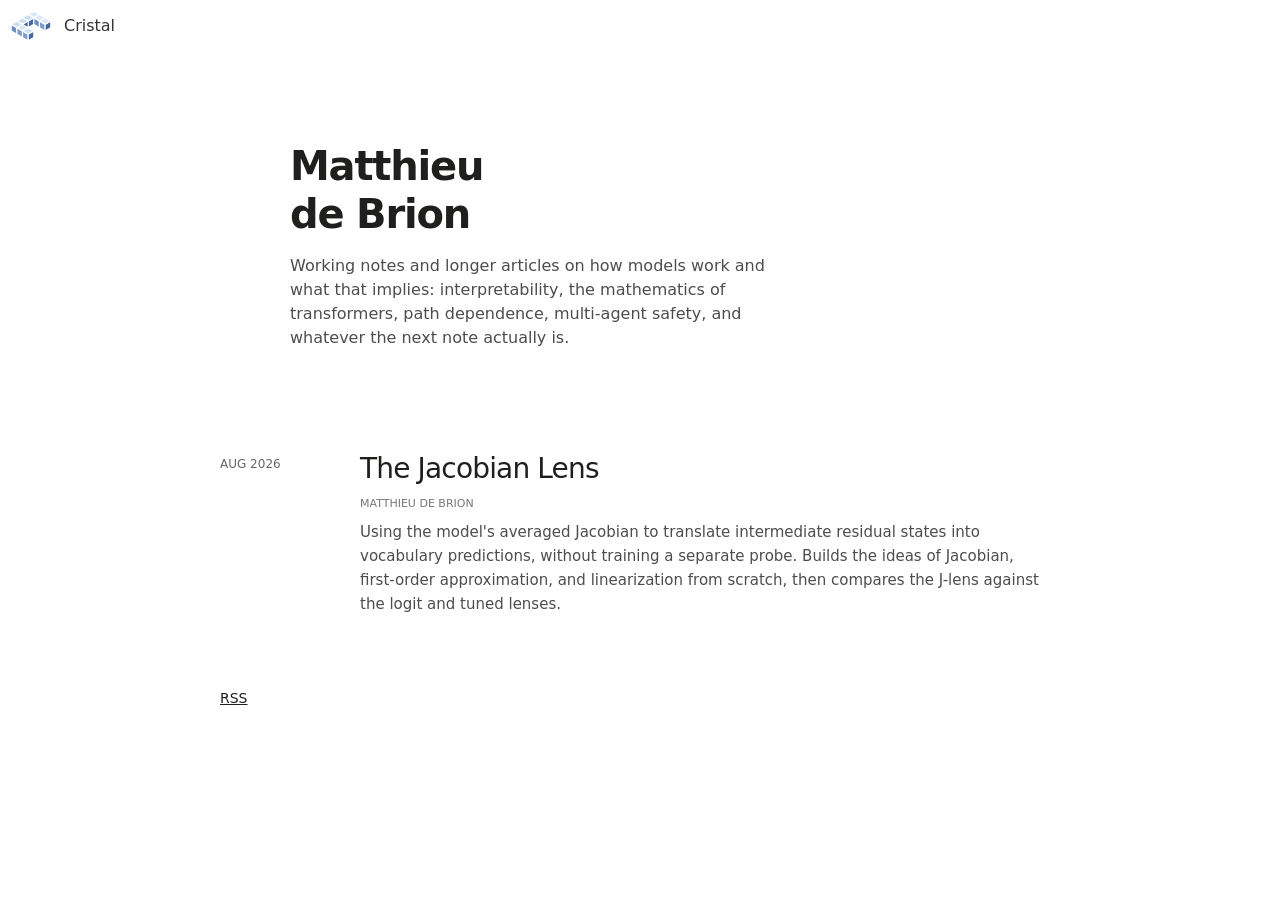
==== site/index.html @ da448357 "Publish Cristal site with GitHub Pages" ====
<!doctype html>
<html lang="en">
<head>
  <meta charset="utf8">
  <meta name="viewport" content="width=device-width, initial-scale=1">
  <title>Matthieu de Brion</title>
  <meta name="description" content="Working notes and longer articles on how models work and what that implies.">
  <style>
    :root {
      --sans: -apple-system, system-ui, "Segoe UI", Roboto, Oxygen, Ubuntu, Cantarell,
        "Fira Sans", "Droid Sans", "Helvetica Neue", Arial, sans-serif;
      --serif: -apple-system, system-ui, "Segoe UI", Roboto, Oxygen, Ubuntu, Cantarell,
        "Fira Sans", "Droid Sans", "Helvetica Neue", Arial, sans-serif;
      --duke-blue: #012169;
      --color-dark: #1f1f1e;
      --color-light: #f6f6f4;
      --rule: rgba(0, 0, 0, 0.1);
      --indent: 0px;
    }

    html {
      font-size: 16px;
      line-height: 1.6em;
      -webkit-text-size-adjust: 100%;
    }

    body {
      margin: 0;
      background: #fff;
      color: var(--color-dark);
      font-family: var(--sans);
    }

    a { color: var(--duke-blue); }

    /* Masthead */

    .article-header {
      display: flex;
      align-items: center;
      gap: 12px;
      width: 100%;
      padding: 10px 10px 20px;
      box-sizing: border-box;
    }

    .article-header a.logo { display: flex; text-decoration: none; }
    .article-header a.logo svg { display: block; overflow: visible; width: 42px; height: 32px; }
    .article-header a.logo polygon {
      stroke: #fff;
      stroke-width: 1.15;
      stroke-linejoin: miter;
      vector-effect: non-scaling-stroke;
    }
    .article-header a.logo .cube {
      pointer-events: bounding-box;
      transform-box: fill-box;
      transform-origin: center;
      transition: transform 0.12s ease;
    }
    .article-header a.logo .face-top { fill: #cfe0f4; }
    .article-header a.logo .face-left { fill: #7a9ccc; }
    .article-header a.logo .face-right { fill: #4568a4; }
    .article-header a.logo .cube:nth-child(odd) .face-top { fill: #dce8f7; }
    .article-header a.logo .cube:nth-child(3n) .face-left { fill: #6b8ec4; }
    .article-header a.logo .cube:nth-child(3n+1) .face-right { fill: #3a5a96; }
    .article-header a.logo .cube:hover { transform: translate(0, -1.2px); }
    .article-header a.logo .cube:hover .face-top { fill: #f2f7fd; }
    .article-header a.logo .cube:hover .face-left { fill: #8aa8d6; }
    .article-header a.logo .cube:hover .face-right { fill: var(--duke-blue); }
    .article-header .home-link { font-size: 100%; color: #333; text-decoration: none; }
    .article-header .home-link:hover { color: var(--duke-blue); }

    /* Title block */

    .title {
      margin: auto;
      max-width: 840px;
      padding: 0 20px;
      text-align: left;
    }

    .title h1 {
      margin: 80px 0 0;
      font-family: var(--sans);
      font-size: 40px;
      font-weight: 600;
      line-height: 1.2em;
      letter-spacing: -0.03em;
    }

    .title h1 > span { display: block; }

    .title p {
      max-width: 500px;
      font-family: var(--serif);
      line-height: 1.5em;
      color: rgba(0, 0, 0, 0.7);
    }

    /* Thread */

    .container {
      margin: 80px auto;
      max-width: 840px;
      padding: 0 20px;
      font-family: var(--serif);
    }

    .container .date {
      margin-bottom: 15px;
      padding-bottom: 6px;
      border-bottom: 1px solid var(--rule);
      font-family: var(--sans);
      font-size: 12px;
      font-weight: 400;
      text-transform: uppercase;
      color: rgba(0, 0, 0, 0.7);
    }

    .container .date:not(:first-child) { margin-top: 50px; }

    .note,
    .paper {
      display: block;
      padding-left: var(--indent);
      color: var(--color-dark);
      line-height: 1.5em;
      text-decoration: none;
    }

    .note {
      margin-top: 10px;
      padding-top: 14px;
      padding-bottom: 14px;
      padding-right: 16px;
    }

    .note h3 {
      display: inline;
      margin: 0 5px 0 0;
      font-family: var(--sans);
      font-size: 16px;
      font-weight: 500;
      line-height: 1.2em;
      letter-spacing: -0.03em;
    }

    .note .description { display: inline; font-size: 15px; color: rgba(0, 0, 0, 0.7); }

    .paper {
      display: flow-root;
      margin-bottom: 20px;
      padding-top: 22px;
      padding-bottom: 22px;
      padding-right: 16px;
    }

    .paper img {
      float: right;
      width: 120px;
      height: 120px;
      margin-left: 30px;
      padding: 8px;
      border-radius: 8px;
      background: var(--color-light);
      overflow: hidden;
    }

    .paper h3 {
      margin: 0 0 6px;
      font-family: var(--sans);
      font-size: 18px;
      font-weight: 500;
      line-height: 1.2em;
      letter-spacing: -0.03em;
    }

    .paper .byline {
      margin-bottom: 4px;
      font-family: var(--sans);
      font-size: 11px;
      text-transform: uppercase;
      opacity: 0.6;
    }

    .paper .description { font-size: 15px; color: rgba(0, 0, 0, 0.7); }

    .note + .note,
    .paper + .note { padding-top: 10px; border-top: 1px solid var(--rule); }

    .note + .paper,
    .paper + .paper { margin-top: 20px; padding-top: 20px; border-top: 1px solid var(--rule); }

    .note:hover h3,
    .paper:hover h3 { text-decoration: underline; text-decoration-color: var(--duke-blue); }

    .rss { margin-top: 28px; font-size: 14px; }
    .rss a { color: var(--color-dark); }

    @media (min-width: 480px) {
      .note h3 { font-size: 17px; }
      .paper h3 { font-size: 26px; }
      .paper img { width: 170px; height: 170px; }
    }

    /* Date and title share a grid row so their tops line up. */
    @media (min-width: 768px) {
      .title { padding-left: 160px; }

      .toc {
        display: grid;
        grid-template-columns: 120px minmax(0, 1fr);
        column-gap: 20px;
        align-items: start;
      }

      .container .date {
        grid-column: 1;
        width: auto;
        height: auto;
        margin: 0;
        /* 22px matches .paper; extra 6px meets the 28px title cap height. */
        padding: 28px 0 0;
        border: none;
        line-height: 1;
        color: rgba(0, 0, 0, 0.6);
      }

      .paper,
      .note { grid-column: 2; }

      .paper h3 { font-size: 28px; }
      .paper img { width: 220px; height: 220px; }
    }
  </style>
</head>

<body>
  <div class="article-header">
    <a class="logo" href="./" aria-label="Home">
      <svg width="42" height="32" viewBox="-27.38 -8.90 48.27 36.55" xmlns="http://www.w3.org/2000/svg" aria-hidden="true">
        <g class="cube">
          <polygon class="face-left" stroke="#fff" stroke-width="0.85" stroke-linejoin="miter" points="-6.50,-3.75 0.00,0.00 0.00,7.50 -6.50,3.75"/>
          <polygon class="face-right" stroke="#fff" stroke-width="0.85" stroke-linejoin="miter" points="6.50,-3.75 0.00,0.00 0.00,7.50 6.50,3.75"/>
          <polygon class="face-top" stroke="#fff" stroke-width="0.85" stroke-linejoin="miter" points="0.00,-7.50 6.50,-3.75 0.00,0.00 -6.50,-3.75"/>
        </g>
        <g class="cube">
          <polygon class="face-left" stroke="#fff" stroke-width="0.85" stroke-linejoin="miter" points="-12.99,0.00 -6.50,3.75 -6.50,11.25 -12.99,7.50"/>
          <polygon class="face-right" stroke="#fff" stroke-width="0.85" stroke-linejoin="miter" points="0.00,0.00 -6.50,3.75 -6.50,11.25 0.00,7.50"/>
          <polygon class="face-top" stroke="#fff" stroke-width="0.85" stroke-linejoin="miter" points="-6.50,-3.75 0.00,0.00 -6.50,3.75 -12.99,0.00"/>
        </g>
        <g class="cube">
          <polygon class="face-left" stroke="#fff" stroke-width="0.85" stroke-linejoin="miter" points="0.00,0.00 6.50,3.75 6.50,11.25 0.00,7.50"/>
          <polygon class="face-right" stroke="#fff" stroke-width="0.85" stroke-linejoin="miter" points="12.99,0.00 6.50,3.75 6.50,11.25 12.99,7.50"/>
          <polygon class="face-top" stroke="#fff" stroke-width="0.85" stroke-linejoin="miter" points="6.50,-3.75 12.99,0.00 6.50,3.75 0.00,0.00"/>
        </g>
        <g class="cube">
          <polygon class="face-left" stroke="#fff" stroke-width="0.85" stroke-linejoin="miter" points="-19.49,3.75 -12.99,7.50 -12.99,15.00 -19.49,11.25"/>
          <polygon class="face-right" stroke="#fff" stroke-width="0.85" stroke-linejoin="miter" points="-6.50,3.75 -12.99,7.50 -12.99,15.00 -6.50,11.25"/>
          <polygon class="face-top" stroke="#fff" stroke-width="0.85" stroke-linejoin="miter" points="-12.99,0.00 -6.50,3.75 -12.99,7.50 -19.49,3.75"/>
        </g>
        <g class="cube">
          <polygon class="face-left" stroke="#fff" stroke-width="0.85" stroke-linejoin="miter" points="6.50,3.75 12.99,7.50 12.99,15.00 6.50,11.25"/>
          <polygon class="face-right" stroke="#fff" stroke-width="0.85" stroke-linejoin="miter" points="19.49,3.75 12.99,7.50 12.99,15.00 19.49,11.25"/>
          <polygon class="face-top" stroke="#fff" stroke-width="0.85" stroke-linejoin="miter" points="12.99,0.00 19.49,3.75 12.99,7.50 6.50,3.75"/>
        </g>
        <g class="cube">
          <polygon class="face-left" stroke="#fff" stroke-width="0.85" stroke-linejoin="miter" points="-25.98,7.50 -19.49,11.25 -19.49,18.75 -25.98,15.00"/>
          <polygon class="face-right" stroke="#fff" stroke-width="0.85" stroke-linejoin="miter" points="-12.99,7.50 -19.49,11.25 -19.49,18.75 -12.99,15.00"/>
          <polygon class="face-top" stroke="#fff" stroke-width="0.85" stroke-linejoin="miter" points="-19.49,3.75 -12.99,7.50 -19.49,11.25 -25.98,7.50"/>
        </g>
        <g class="cube">
          <polygon class="face-left" stroke="#fff" stroke-width="0.85" stroke-linejoin="miter" points="-19.49,11.25 -12.99,15.00 -12.99,22.50 -19.49,18.75"/>
          <polygon class="face-right" stroke="#fff" stroke-width="0.85" stroke-linejoin="miter" points="-6.50,11.25 -12.99,15.00 -12.99,22.50 -6.50,18.75"/>
          <polygon class="face-top" stroke="#fff" stroke-width="0.85" stroke-linejoin="miter" points="-12.99,7.50 -6.50,11.25 -12.99,15.00 -19.49,11.25"/>
        </g>
        <g class="cube">
          <polygon class="face-left" stroke="#fff" stroke-width="0.85" stroke-linejoin="miter" points="-12.99,15.00 -6.50,18.75 -6.50,26.25 -12.99,22.50"/>
          <polygon class="face-right" stroke="#fff" stroke-width="0.85" stroke-linejoin="miter" points="0.00,15.00 -6.50,18.75 -6.50,26.25 0.00,22.50"/>
          <polygon class="face-top" stroke="#fff" stroke-width="0.85" stroke-linejoin="miter" points="-6.50,11.25 0.00,15.00 -6.50,18.75 -12.99,15.00"/>
        </g>
      </svg>
    </a>
    <a class="home-link" href="./">Cristal</a>
  </div>

  <div class="title">
    <h1><span>Matthieu</span><span>de Brion</span></h1>
    <p>Working notes and longer articles on how models work and what that
       implies: interpretability, the mathematics of transformers, path
       dependence, multi-agent safety, and whatever the next note actually is.</p>
  </div>

  <div class="container">
    <div class="toc">

      <div class="date">Aug 2026</div>

      <a class="paper" href="jacobian-lens.html">
        <h3>The Jacobian Lens</h3>
        <div class="byline">Matthieu de Brion</div>
        <div class="description">Using the model's averaged Jacobian to translate
          intermediate residual states into vocabulary predictions, without training
          a separate probe. Builds the ideas of Jacobian, first-order approximation,
          and linearization from scratch, then compares the J-lens against the logit
          and tuned lenses.</div>
      </a>

      <!-- Template rows. Copy one of these per entry.

      A short note: title and description run together on one line.

      <a class="note" href="URL">
        <h3>Title of the note</h3>
        <div class="description">One or two sentences.</div>
      </a>

      A full article: optional thumbnail floats right.

      <a class="paper" href="URL">
        <img src="thumbnail.png" alt="">
        <h3>Title of the article</h3>
        <div class="byline">Authors</div>
        <div class="description">A paragraph of summary.</div>
      </a>

      Start a new date group with:

      <div class="date">Sep 2026</div>

      -->

    </div>

    <div class="rss"><a href="rss.xml">RSS</a></div>
  </div>
</body>
</html>
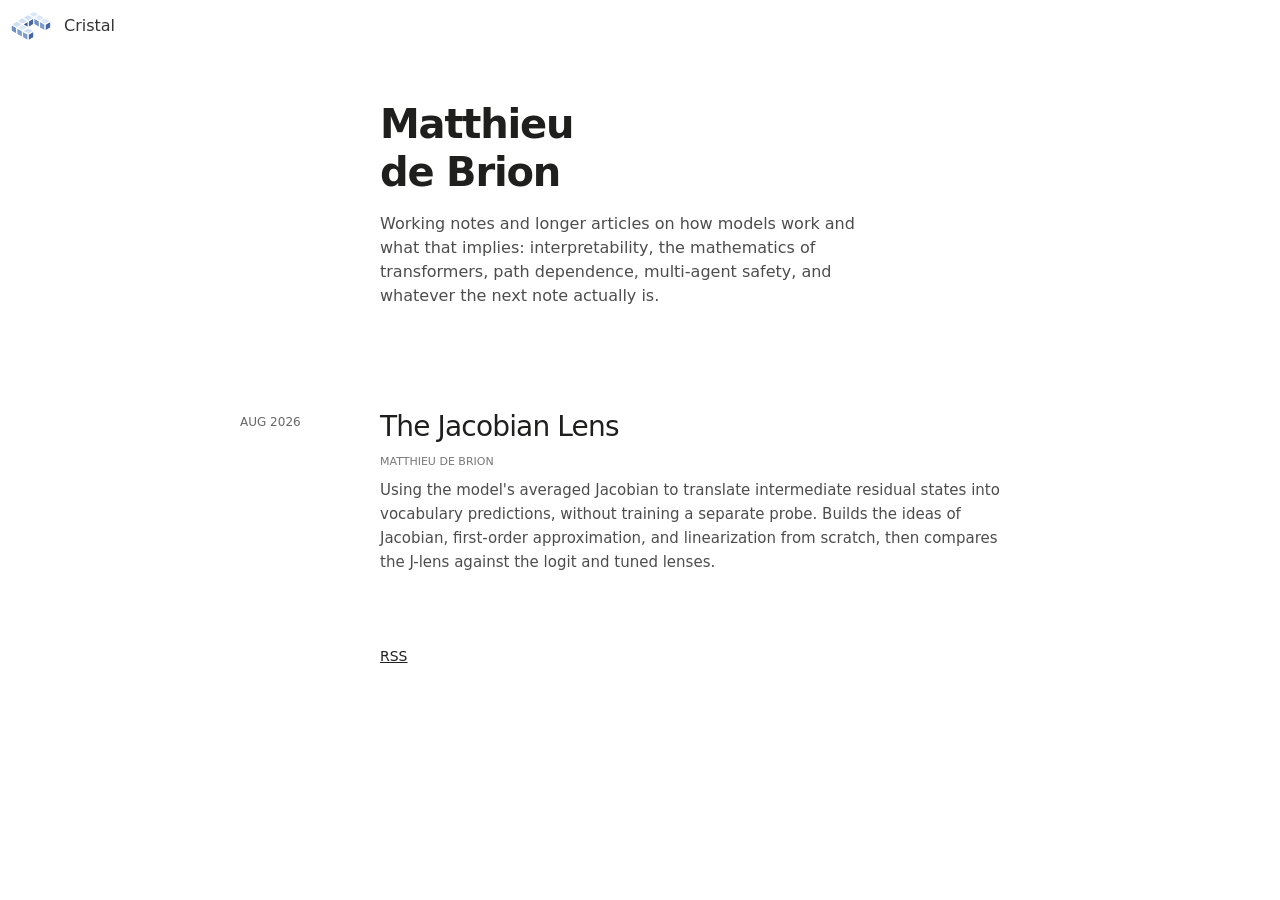
==== commit 608fe746: "Align page typography and layout sizing" ====
--- a/site/index.html
+++ b/site/index.html
@@ -74,6 +74,7 @@
     /* Title block */
 
     .title {
+      box-sizing: border-box;
       margin: auto;
       max-width: 840px;
       padding: 0 20px;
@@ -81,7 +82,7 @@
     }
 
     .title h1 {
-      margin: 80px 0 0;
+      margin: 38px 0 0;
       font-family: var(--sans);
       font-size: 40px;
       font-weight: 600;
@@ -93,6 +94,7 @@
 
     .title p {
       max-width: 500px;
+      margin: 16px 0 0;
       font-family: var(--serif);
       line-height: 1.5em;
       color: rgba(0, 0, 0, 0.7);
@@ -101,6 +103,7 @@
     /* Thread */
 
     .container {
+      box-sizing: border-box;
       margin: 80px auto;
       max-width: 840px;
       padding: 0 20px;
@@ -207,6 +210,8 @@
     /* Date and title share a grid row so their tops line up. */
     @media (min-width: 768px) {
       .title { padding-left: 160px; }
+
+      .rss { margin-left: 140px; }
 
       .toc {
         display: grid;
@@ -238,7 +243,7 @@
 
 <body>
   <div class="article-header">
-    <a class="logo" href="./" aria-label="Home">
+    <a class="logo" href="/" aria-label="Home">
       <svg width="42" height="32" viewBox="-27.38 -8.90 48.27 36.55" xmlns="http://www.w3.org/2000/svg" aria-hidden="true">
         <g class="cube">
           <polygon class="face-left" stroke="#fff" stroke-width="0.85" stroke-linejoin="miter" points="-6.50,-3.75 0.00,0.00 0.00,7.50 -6.50,3.75"/>
@@ -282,7 +287,7 @@
         </g>
       </svg>
     </a>
-    <a class="home-link" href="./">Cristal</a>
+    <a class="home-link" href="/cristal/">Cristal</a>
   </div>
 
   <div class="title">
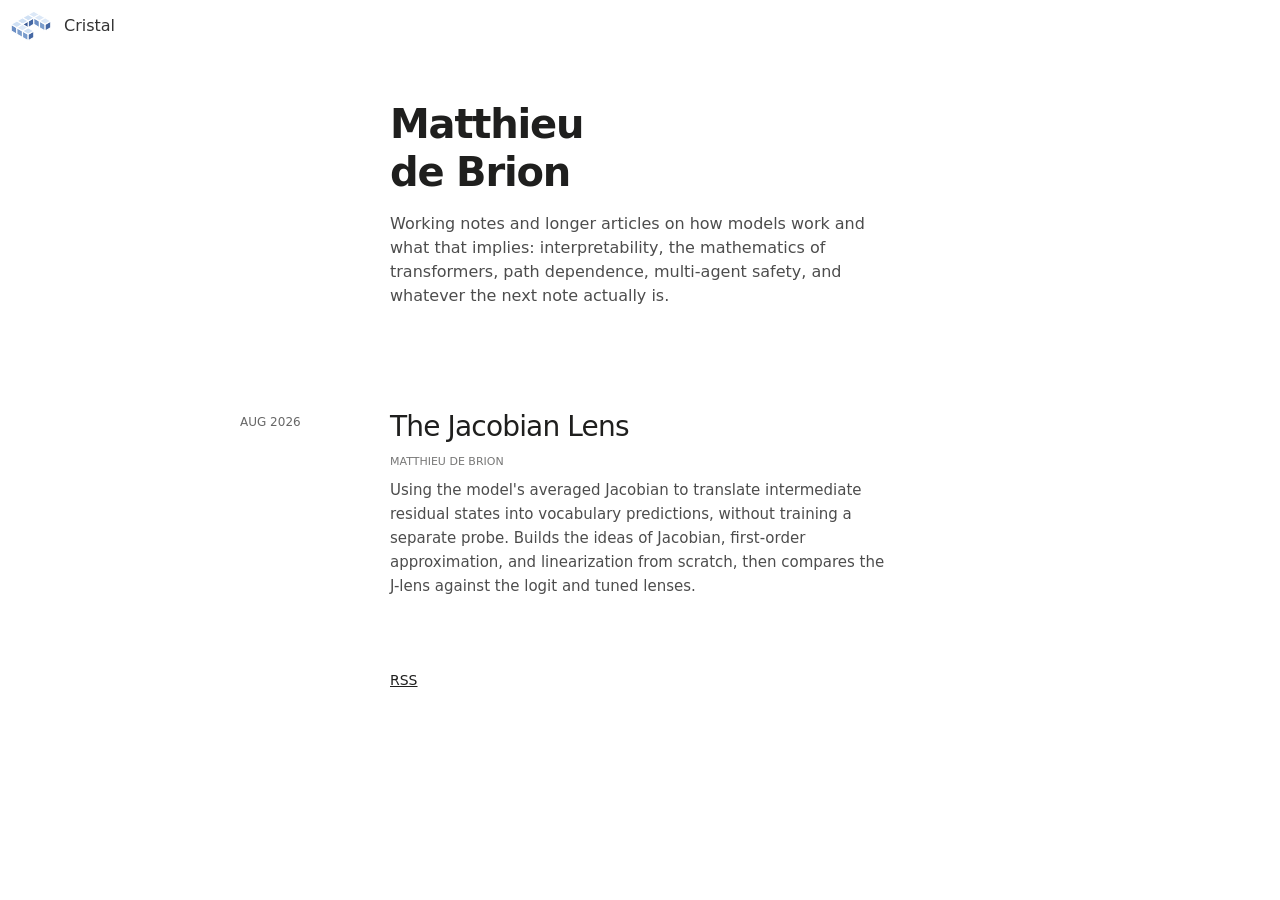
==== commit 1d39fef4: "Center shared page layout" ====
--- a/site/index.html
+++ b/site/index.html
@@ -82,7 +82,8 @@
     }
 
     .title h1 {
-      margin: 38px 0 0;
+      max-width: 500px;
+      margin: 38px auto 0;
       font-family: var(--sans);
       font-size: 40px;
       font-weight: 600;
@@ -94,7 +95,7 @@
 
     .title p {
       max-width: 500px;
-      margin: 16px 0 0;
+      margin: 16px auto 0;
       font-family: var(--serif);
       line-height: 1.5em;
       color: rgba(0, 0, 0, 0.7);
@@ -136,7 +137,6 @@
       margin-top: 10px;
       padding-top: 14px;
       padding-bottom: 14px;
-      padding-right: 16px;
     }
 
     .note h3 {
@@ -156,7 +156,6 @@
       margin-bottom: 20px;
       padding-top: 22px;
       padding-bottom: 22px;
-      padding-right: 16px;
     }
 
     .paper img {
@@ -198,7 +197,7 @@
     .note:hover h3,
     .paper:hover h3 { text-decoration: underline; text-decoration-color: var(--duke-blue); }
 
-    .rss { margin-top: 28px; font-size: 14px; }
+    .rss { max-width: 500px; margin: 28px auto 0; font-size: 14px; }
     .rss a { color: var(--color-dark); }
 
     @media (min-width: 480px) {
@@ -209,14 +208,9 @@
 
     /* Date and title share a grid row so their tops line up. */
     @media (min-width: 768px) {
-      .title { padding-left: 160px; }
-
-      .rss { margin-left: 140px; }
-
       .toc {
         display: grid;
-        grid-template-columns: 120px minmax(0, 1fr);
-        column-gap: 20px;
+        grid-template-columns: minmax(0, 1fr) 500px minmax(0, 1fr);
         align-items: start;
       }
 
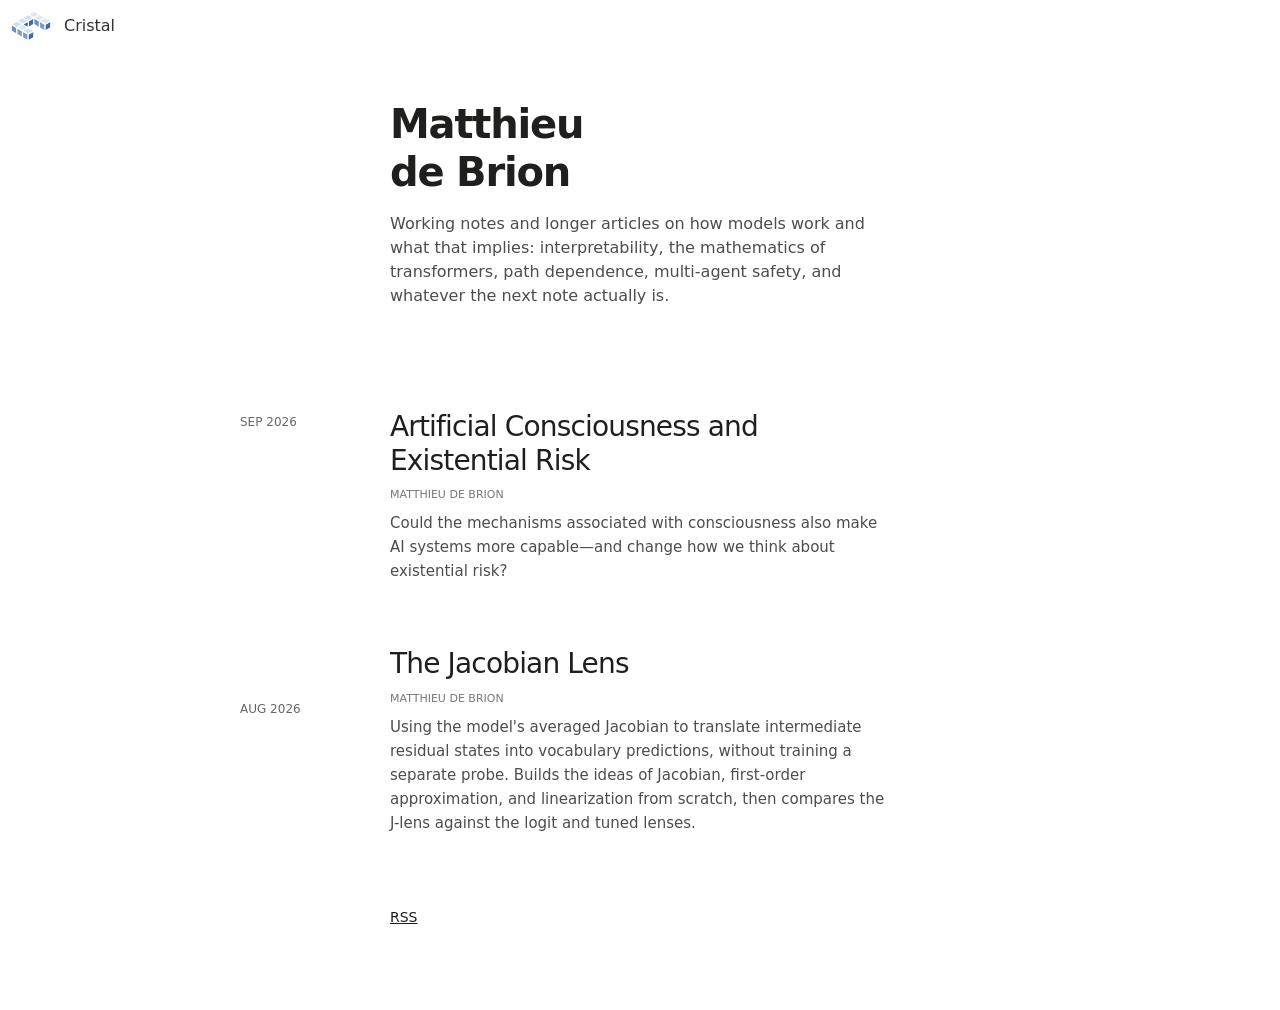
==== commit 7f94fa3d: "Publish artificial consciousness essay" ====
--- a/site/index.html
+++ b/site/index.html
@@ -294,6 +294,16 @@
   <div class="container">
     <div class="toc">
 
+      <div class="date">Sep 2026</div>
+
+      <a class="paper" href="artificial-consciousness-and-existential-risk.html">
+        <h3>Artificial Consciousness and Existential Risk</h3>
+        <div class="byline">Matthieu de Brion</div>
+        <div class="description">Could the mechanisms associated with consciousness
+          also make AI systems more capable—and change how we think about existential
+          risk?</div>
+      </a>
+
       <div class="date">Aug 2026</div>
 
       <a class="paper" href="jacobian-lens.html">
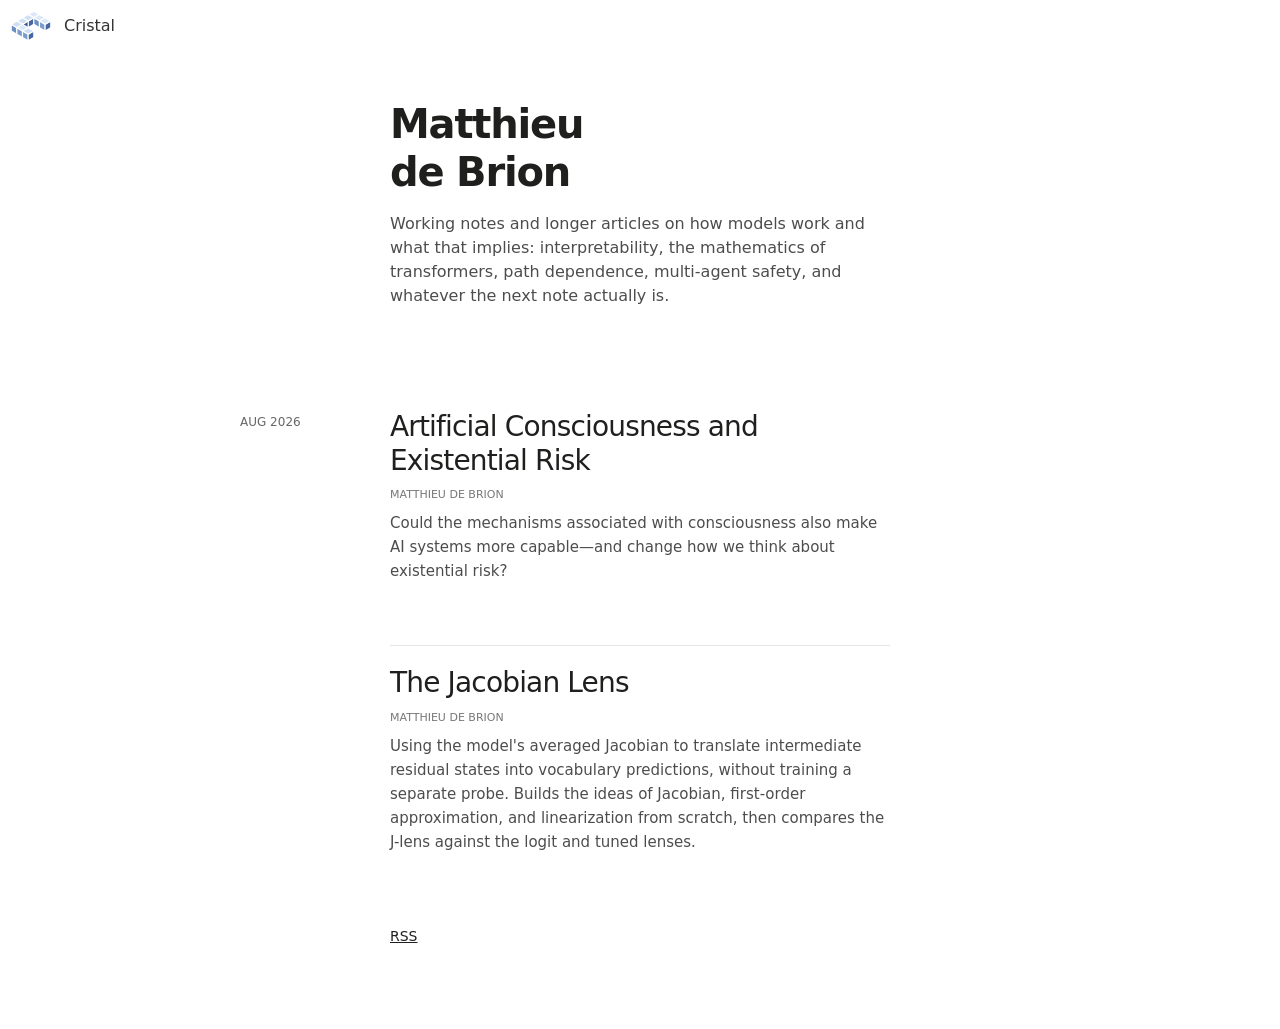
==== commit 241361bb: "Backdate essay and remove social assets" ====
--- a/site/index.html
+++ b/site/index.html
@@ -294,7 +294,7 @@
   <div class="container">
     <div class="toc">
 
-      <div class="date">Sep 2026</div>
+      <div class="date">Aug 2026</div>
 
       <a class="paper" href="artificial-consciousness-and-existential-risk.html">
         <h3>Artificial Consciousness and Existential Risk</h3>
@@ -303,8 +303,6 @@
           also make AI systems more capable—and change how we think about existential
           risk?</div>
       </a>
-
-      <div class="date">Aug 2026</div>
 
       <a class="paper" href="jacobian-lens.html">
         <h3>The Jacobian Lens</h3>
